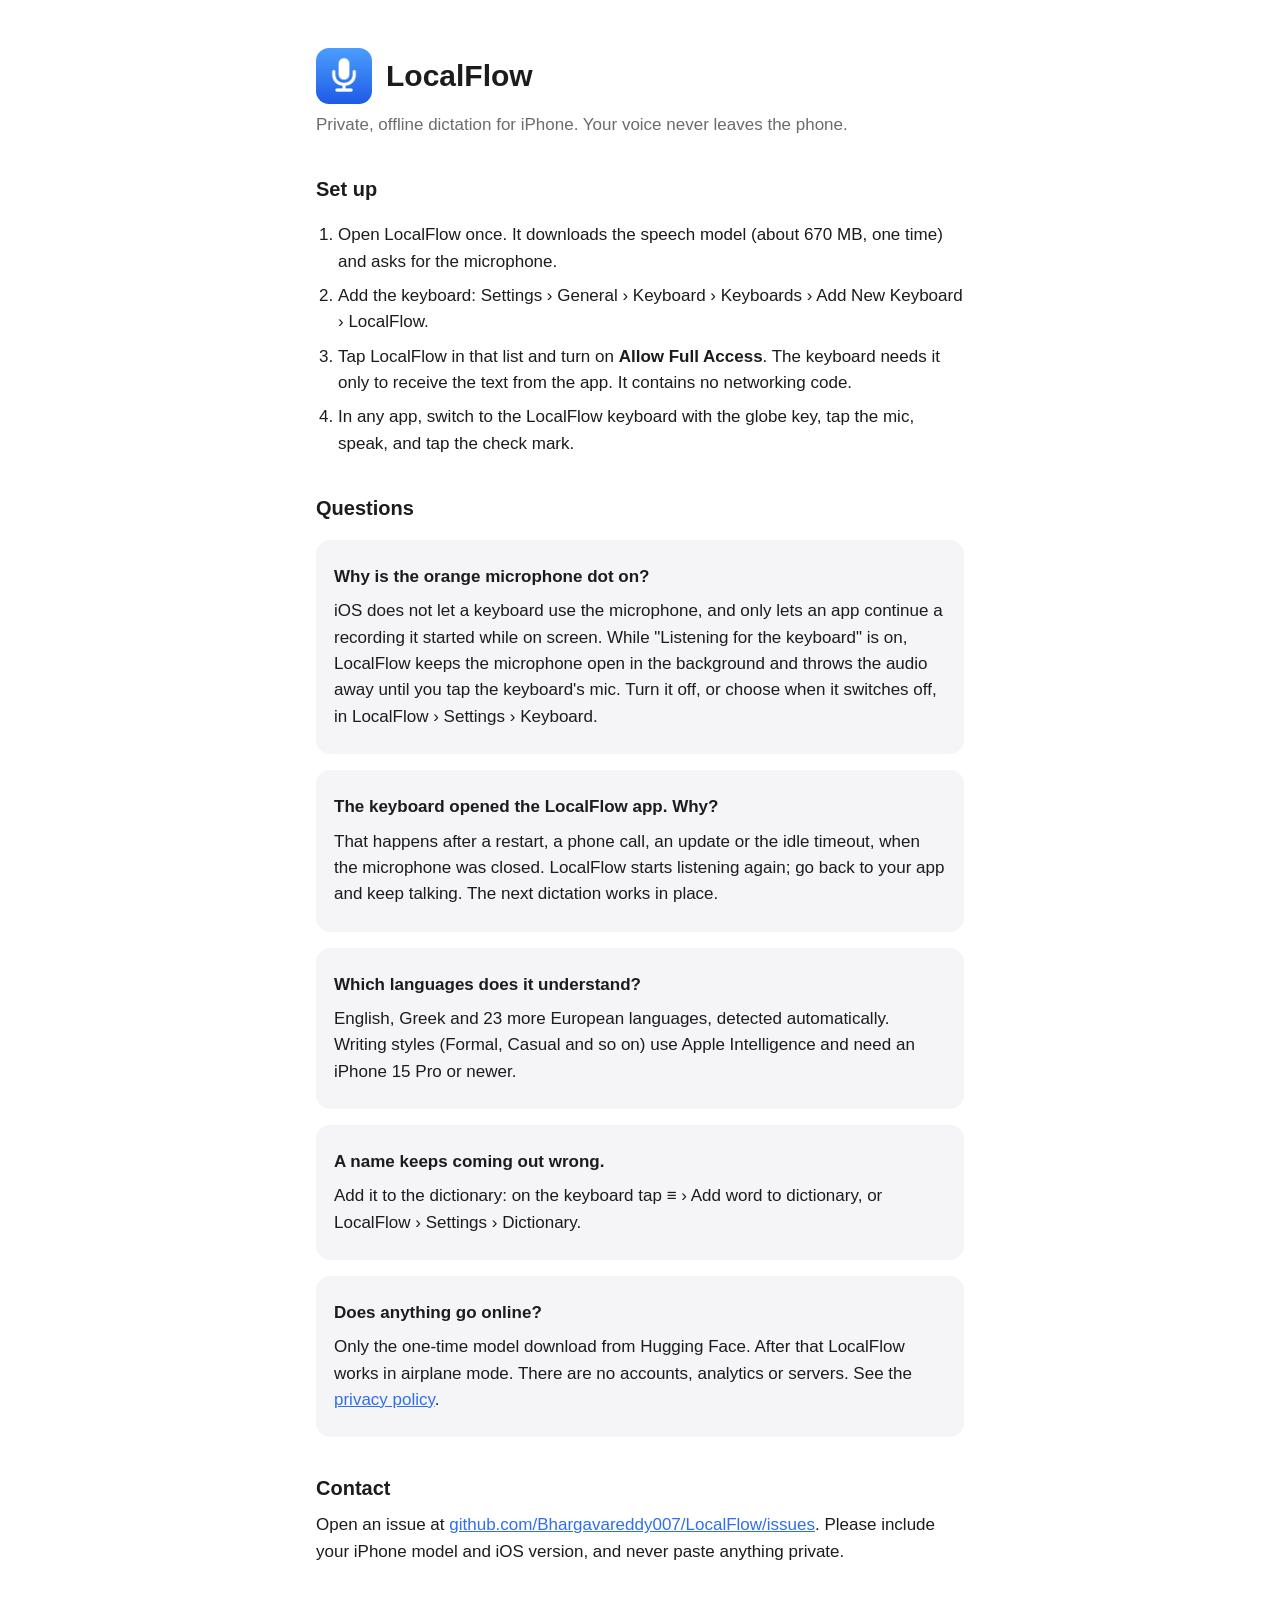
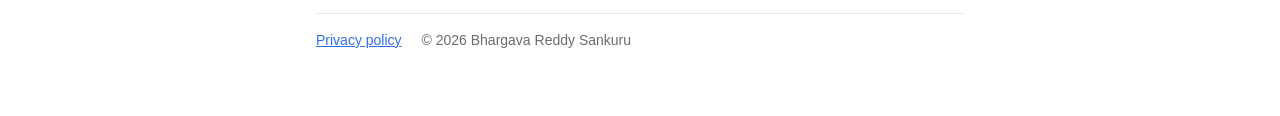
==== ios/index.html @ 273992e4 "LocalFlow support and privacy pages (Mac + iPhone) Co-Authored-By: Claude Opus 5.5 <noreply@anthropi" ====
<!doctype html>
<html lang="en">
<head>
<meta charset="utf-8">
<meta name="viewport" content="width=device-width, initial-scale=1">
<title>LocalFlow Support</title>
<meta name="description" content="Help for LocalFlow, private offline dictation and keyboard for iPhone.">
<link rel="stylesheet" href="style.css">
</head>
<body>
<main>
<header>
  <img src="icon.png" alt="">
  <h1>LocalFlow</h1>
</header>
<p class="tagline">Private, offline dictation for iPhone. Your voice never leaves the phone.</p>

<h2>Set up</h2>
<ol>
  <li>Open LocalFlow once. It downloads the speech model (about 670 MB, one time) and asks for the microphone.</li>
  <li>Add the keyboard: Settings › General › Keyboard › Keyboards › Add New Keyboard › LocalFlow.</li>
  <li>Tap LocalFlow in that list and turn on <strong>Allow Full Access</strong>. The keyboard needs it only to receive the text from the app. It contains no networking code.</li>
  <li>In any app, switch to the LocalFlow keyboard with the globe key, tap the mic, speak, and tap the check mark.</li>
</ol>

<h2>Questions</h2>
<div class="card">
  <p><strong>Why is the orange microphone dot on?</strong></p>
  <p>iOS does not let a keyboard use the microphone, and only lets an app continue a recording it started while on screen. While "Listening for the keyboard" is on, LocalFlow keeps the microphone open in the background and throws the audio away until you tap the keyboard's mic. Turn it off, or choose when it switches off, in LocalFlow › Settings › Keyboard.</p>
</div>
<div class="card">
  <p><strong>The keyboard opened the LocalFlow app. Why?</strong></p>
  <p>That happens after a restart, a phone call, an update or the idle timeout, when the microphone was closed. LocalFlow starts listening again; go back to your app and keep talking. The next dictation works in place.</p>
</div>
<div class="card">
  <p><strong>Which languages does it understand?</strong></p>
  <p>English, Greek and 23 more European languages, detected automatically. Writing styles (Formal, Casual and so on) use Apple Intelligence and need an iPhone 15 Pro or newer.</p>
</div>
<div class="card">
  <p><strong>A name keeps coming out wrong.</strong></p>
  <p>Add it to the dictionary: on the keyboard tap ≡ › Add word to dictionary, or LocalFlow › Settings › Dictionary.</p>
</div>
<div class="card">
  <p><strong>Does anything go online?</strong></p>
  <p>Only the one-time model download from Hugging Face. After that LocalFlow works in airplane mode. There are no accounts, analytics or servers. See the <a href="privacy.html">privacy policy</a>.</p>
</div>

<h2>Contact</h2>
<p>Open an issue at <a href="https://github.com/Bhargavareddy007/LocalFlow/issues">github.com/Bhargavareddy007/LocalFlow/issues</a>. Please include your iPhone model and iOS version, and never paste anything private.</p>

<footer>
  <a href="privacy.html">Privacy policy</a>
  <span>© 2026 Bhargava Reddy Sankuru</span>
</footer>
</main>
</body>
</html>
---- ios/style.css ----
:root {
  --bg: #ffffff;
  --text: #1c1c1e;
  --muted: #6b6b70;
  --line: #e5e5ea;
  --accent: #2f6fed;
  --card: #f5f5f7;
}
@media (prefers-color-scheme: dark) {
  :root {
    --bg: #000000;
    --text: #f2f2f7;
    --muted: #9a9aa0;
    --line: #2c2c2e;
    --accent: #5b8cff;
    --card: #1c1c1e;
  }
}
* { box-sizing: border-box; }
body {
  margin: 0;
  background: var(--bg);
  color: var(--text);
  font: 17px/1.55 -apple-system, BlinkMacSystemFont, "Segoe UI", Roboto, sans-serif;
}
main { max-width: 680px; margin: 0 auto; padding: 48px 16px 64px; }
header { display: flex; align-items: center; gap: 14px; margin-bottom: 8px; }
header img { width: 56px; height: 56px; border-radius: 13px; }
h1 { font-size: 30px; margin: 0; }
.tagline { color: var(--muted); margin: 4px 0 32px; }
h2 { font-size: 20px; margin: 36px 0 8px; }
p, li { margin: 8px 0; }
ul, ol { padding-left: 22px; }
a { color: var(--accent); }
.card { background: var(--card); border-radius: 14px; padding: 16px 18px; margin: 16px 0; }
footer { margin-top: 48px; padding-top: 16px; border-top: 1px solid var(--line); color: var(--muted); font-size: 14px; }
footer a { margin-right: 16px; }
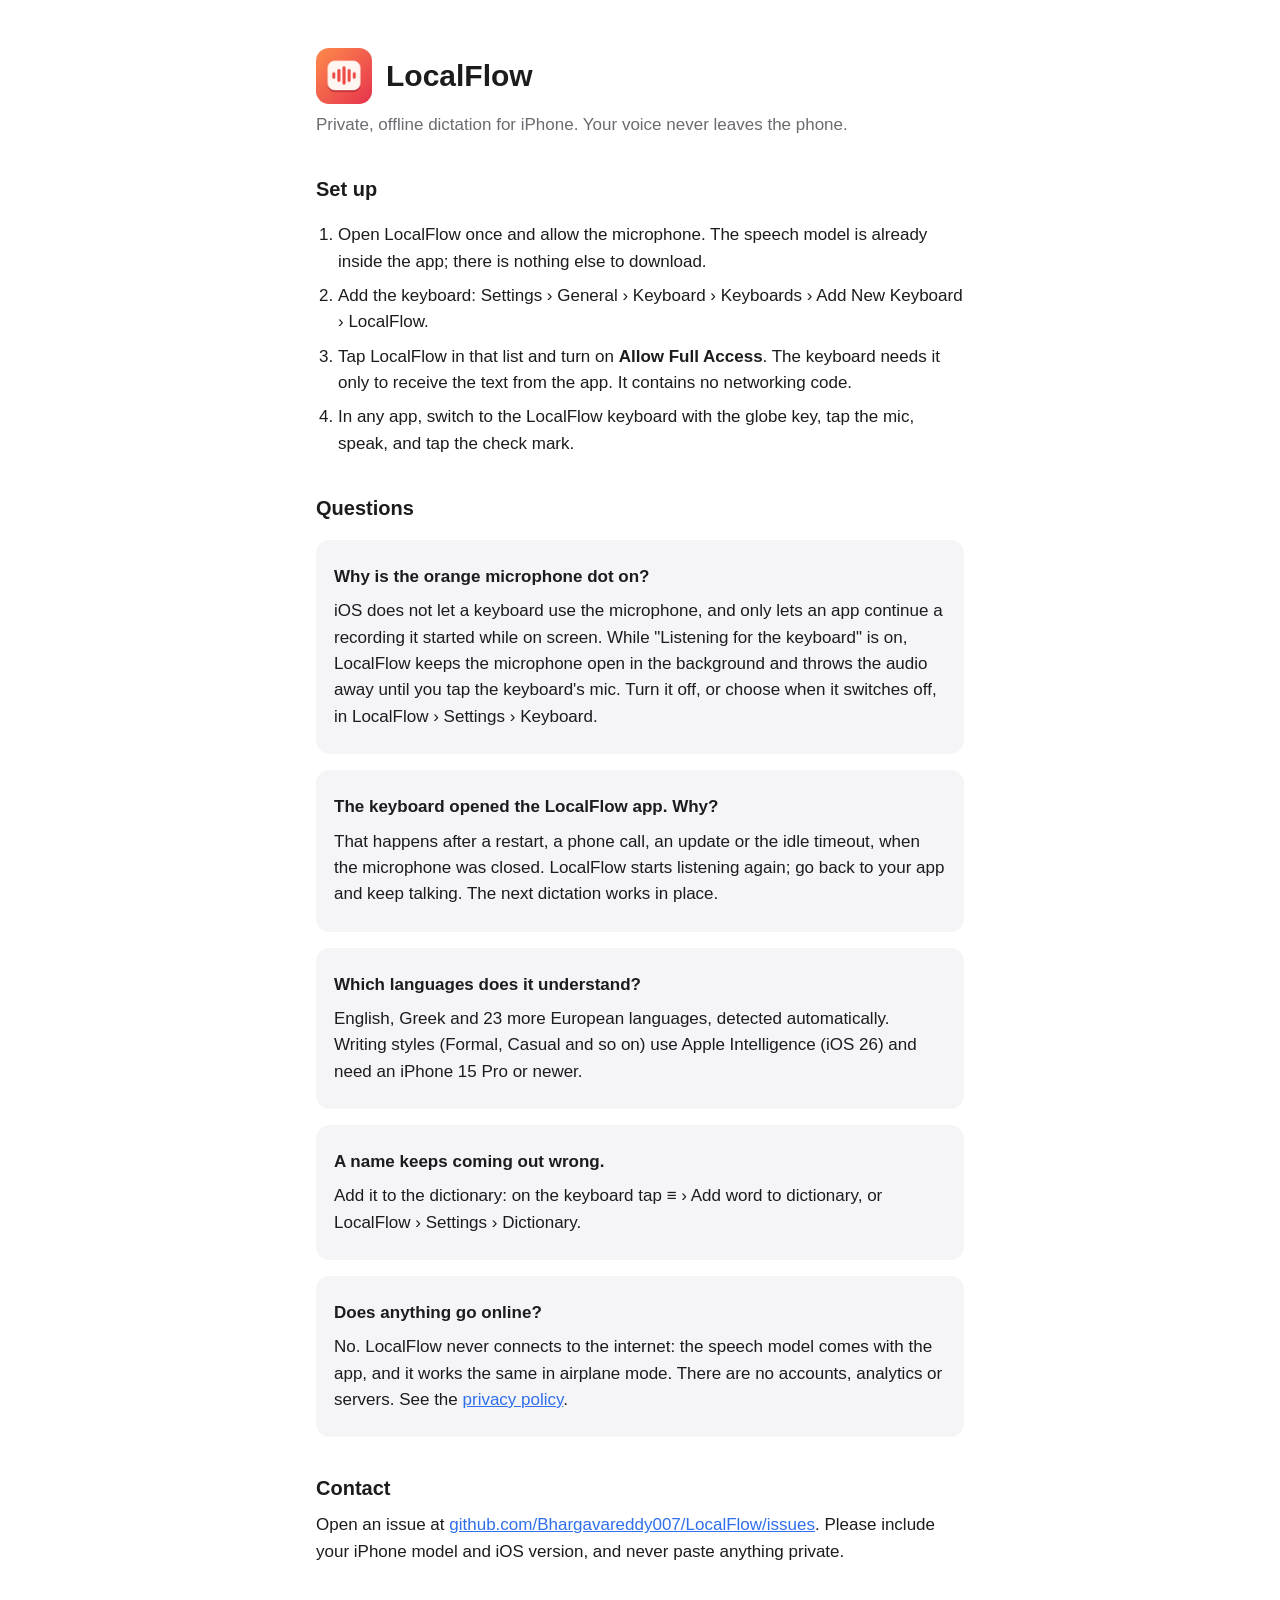
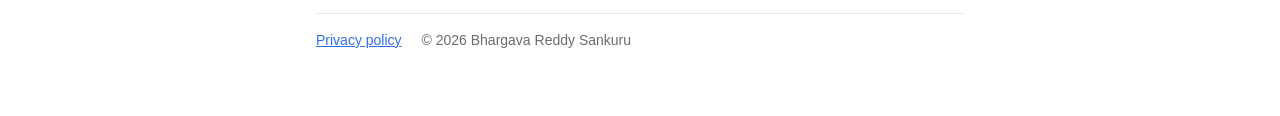
==== commit 6a67918e: "iPhone 1.1: model built in, never connects to the internet Co-Authored-By: Claude Opus 5.5 <noreply@" ====
--- a/ios/index.html
+++ b/ios/index.html
@@ -17,7 +17,7 @@
 
 <h2>Set up</h2>
 <ol>
-  <li>Open LocalFlow once. It downloads the speech model (about 670 MB, one time) and asks for the microphone.</li>
+  <li>Open LocalFlow once and allow the microphone. The speech model is already inside the app; there is nothing else to download.</li>
   <li>Add the keyboard: Settings › General › Keyboard › Keyboards › Add New Keyboard › LocalFlow.</li>
   <li>Tap LocalFlow in that list and turn on <strong>Allow Full Access</strong>. The keyboard needs it only to receive the text from the app. It contains no networking code.</li>
   <li>In any app, switch to the LocalFlow keyboard with the globe key, tap the mic, speak, and tap the check mark.</li>
@@ -34,7 +34,7 @@
 </div>
 <div class="card">
   <p><strong>Which languages does it understand?</strong></p>
-  <p>English, Greek and 23 more European languages, detected automatically. Writing styles (Formal, Casual and so on) use Apple Intelligence and need an iPhone 15 Pro or newer.</p>
+  <p>English, Greek and 23 more European languages, detected automatically. Writing styles (Formal, Casual and so on) use Apple Intelligence (iOS 26) and need an iPhone 15 Pro or newer.</p>
 </div>
 <div class="card">
   <p><strong>A name keeps coming out wrong.</strong></p>
@@ -42,7 +42,7 @@
 </div>
 <div class="card">
   <p><strong>Does anything go online?</strong></p>
-  <p>Only the one-time model download from Hugging Face. After that LocalFlow works in airplane mode. There are no accounts, analytics or servers. See the <a href="privacy.html">privacy policy</a>.</p>
+  <p>No. LocalFlow never connects to the internet: the speech model comes with the app, and it works the same in airplane mode. There are no accounts, analytics or servers. See the <a href="privacy.html">privacy policy</a>.</p>
 </div>
 
 <h2>Contact</h2>
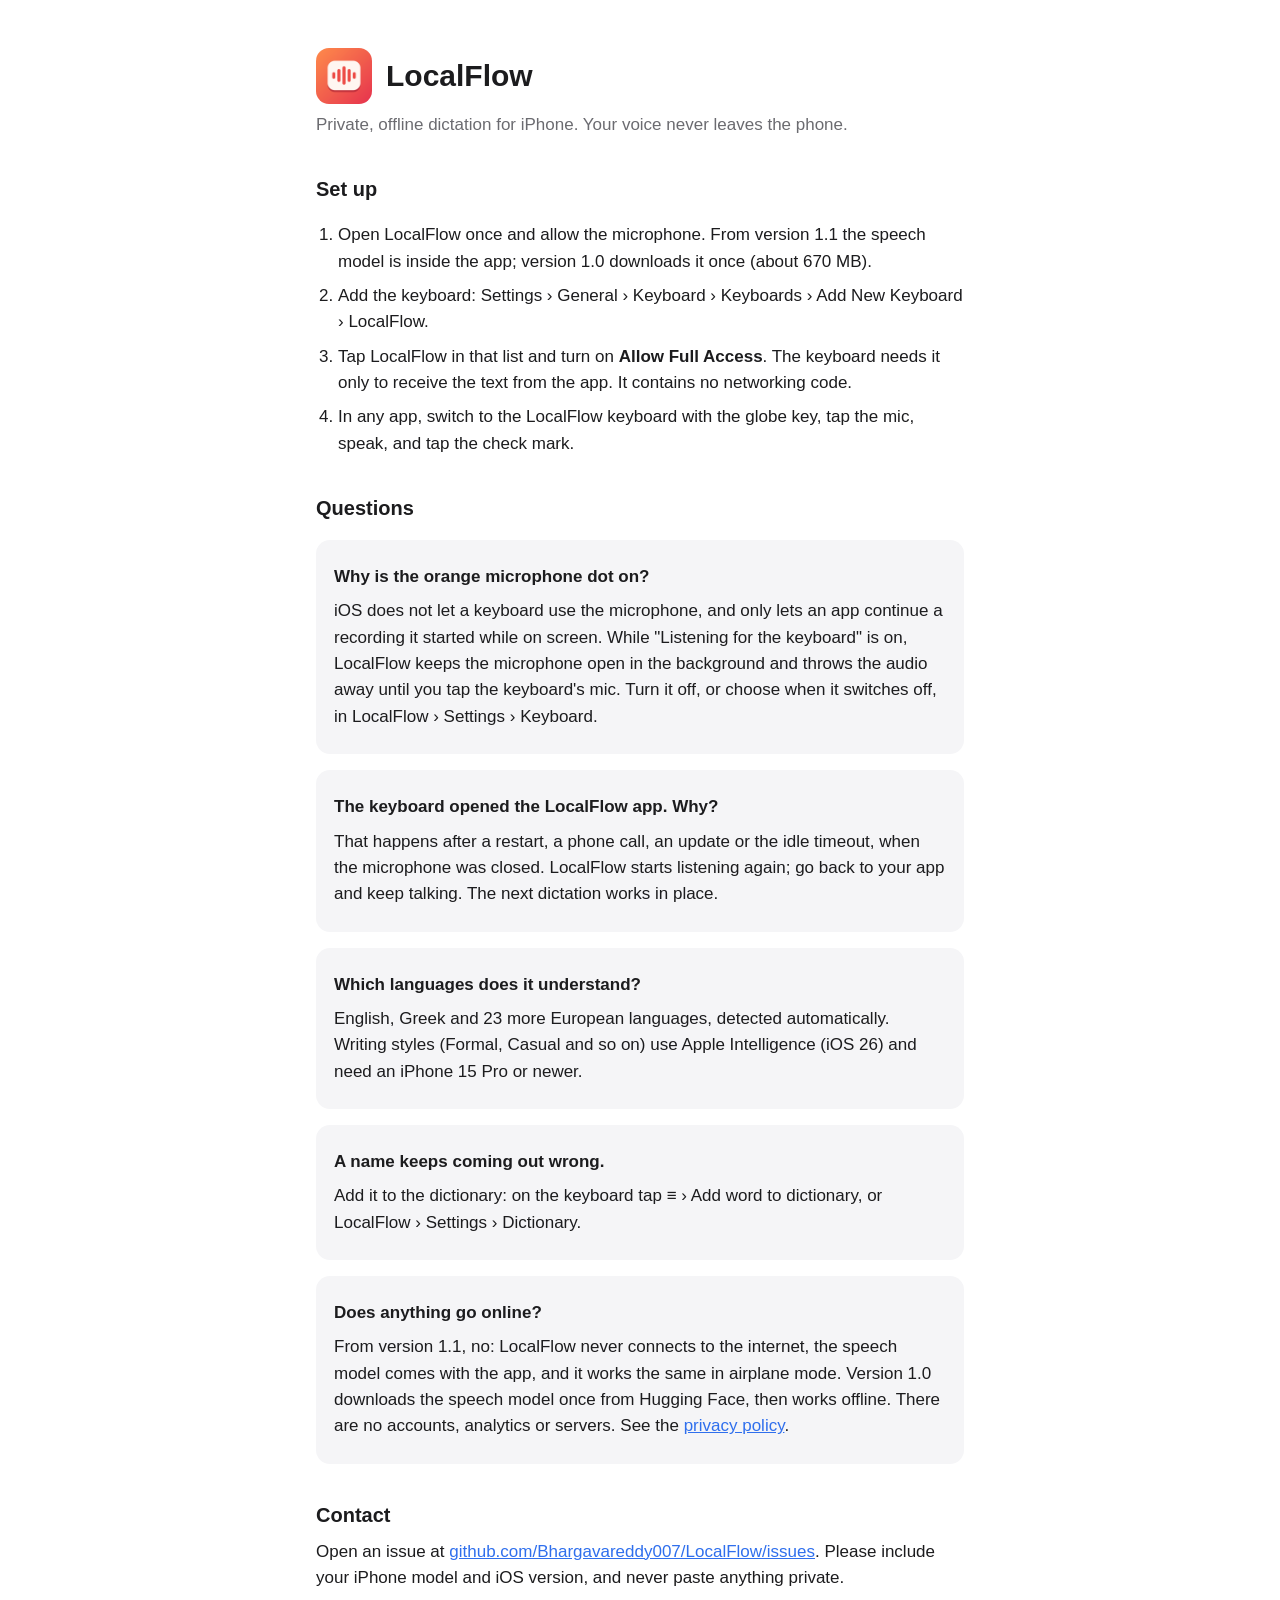
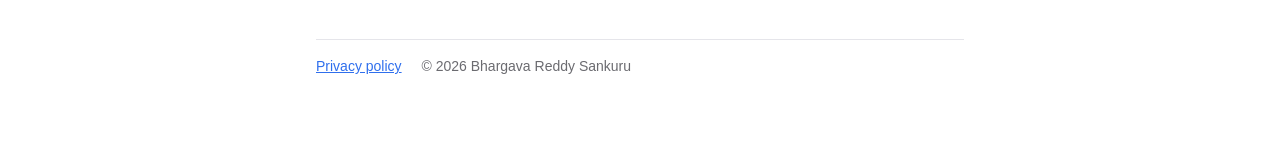
==== commit 4fba82f1: "Privacy and support pages cover both 1.0 (one-time model download) and 1.1 (no network) Co-Authored-" ====
--- a/ios/index.html
+++ b/ios/index.html
@@ -17,7 +17,7 @@
 
 <h2>Set up</h2>
 <ol>
-  <li>Open LocalFlow once and allow the microphone. The speech model is already inside the app; there is nothing else to download.</li>
+  <li>Open LocalFlow once and allow the microphone. From version 1.1 the speech model is inside the app; version 1.0 downloads it once (about 670 MB).</li>
   <li>Add the keyboard: Settings › General › Keyboard › Keyboards › Add New Keyboard › LocalFlow.</li>
   <li>Tap LocalFlow in that list and turn on <strong>Allow Full Access</strong>. The keyboard needs it only to receive the text from the app. It contains no networking code.</li>
   <li>In any app, switch to the LocalFlow keyboard with the globe key, tap the mic, speak, and tap the check mark.</li>
@@ -42,7 +42,7 @@
 </div>
 <div class="card">
   <p><strong>Does anything go online?</strong></p>
-  <p>No. LocalFlow never connects to the internet: the speech model comes with the app, and it works the same in airplane mode. There are no accounts, analytics or servers. See the <a href="privacy.html">privacy policy</a>.</p>
+  <p>From version 1.1, no: LocalFlow never connects to the internet, the speech model comes with the app, and it works the same in airplane mode. Version 1.0 downloads the speech model once from Hugging Face, then works offline. There are no accounts, analytics or servers. See the <a href="privacy.html">privacy policy</a>.</p>
 </div>
 
 <h2>Contact</h2>
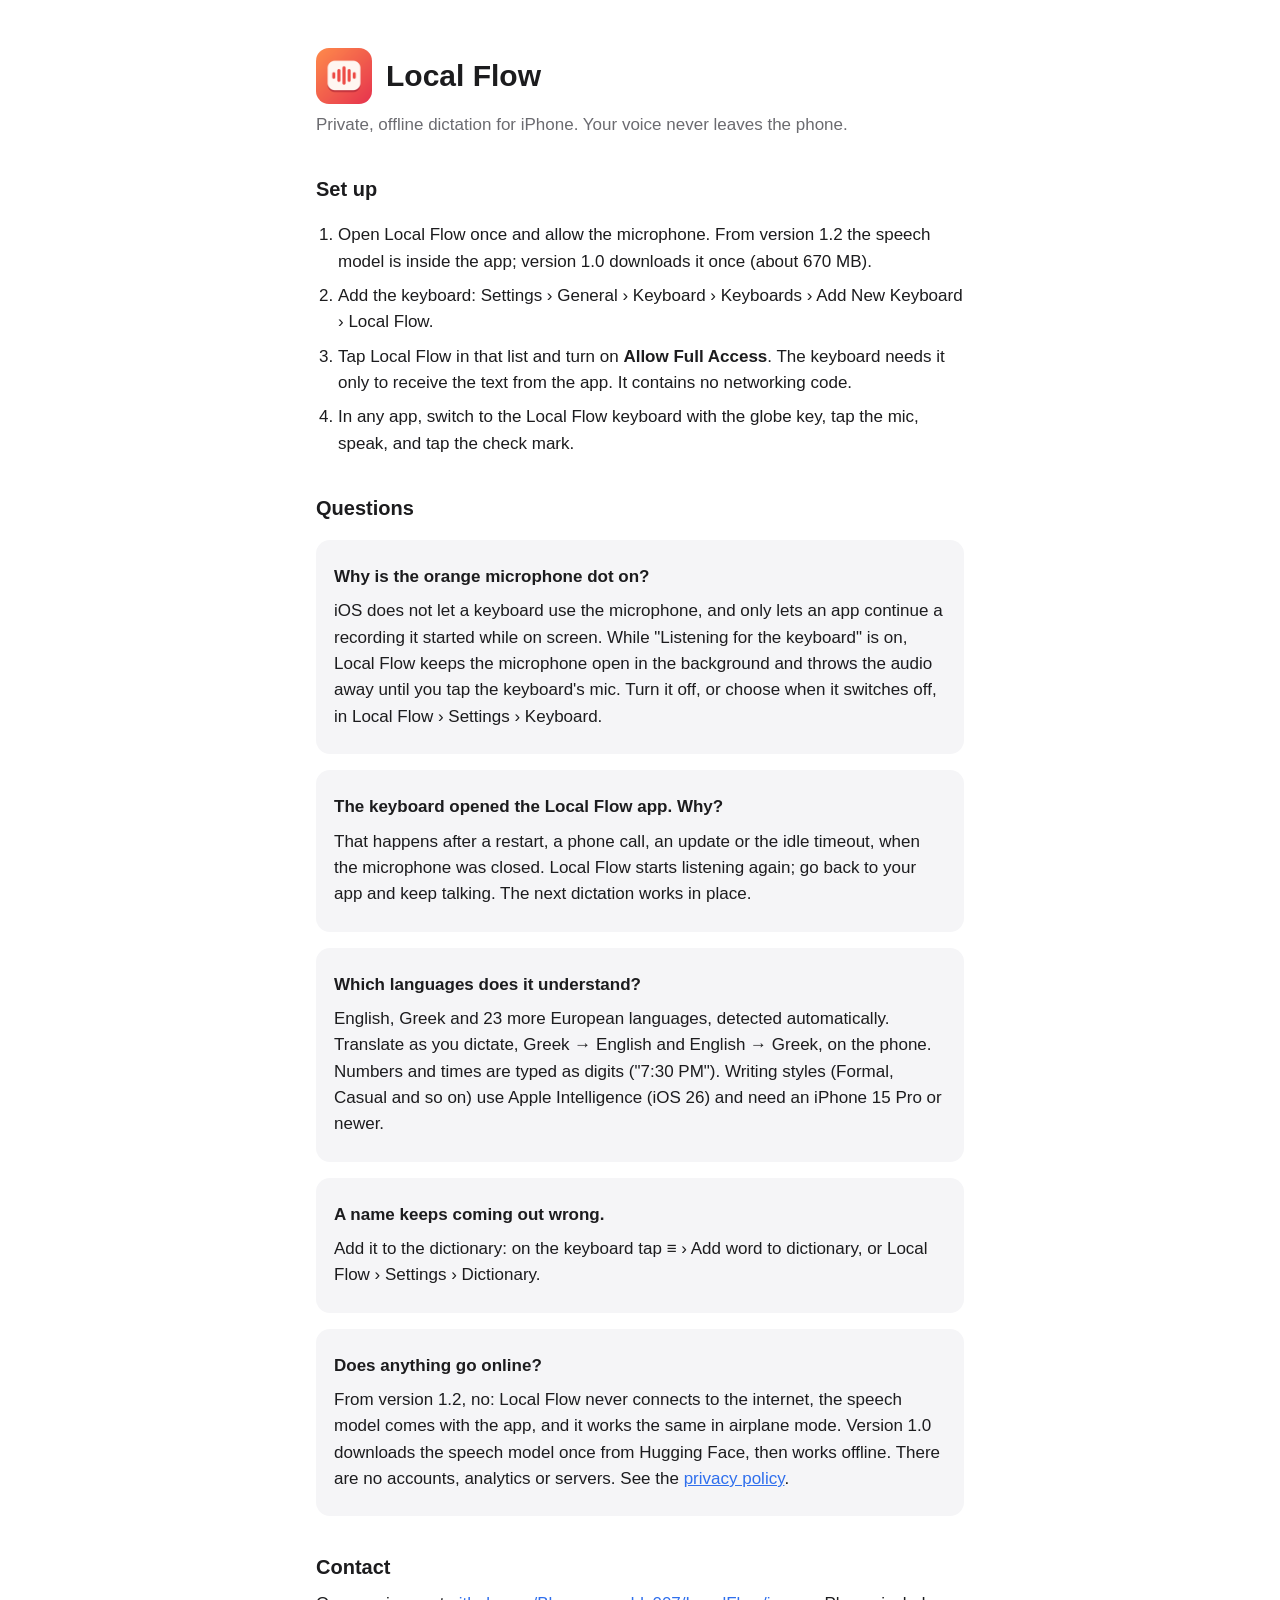
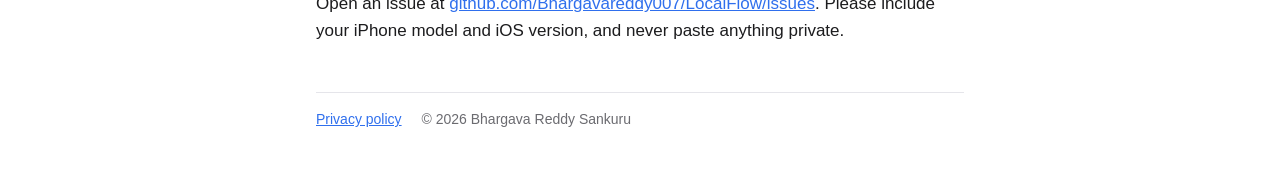
==== commit a62010b5: "iPhone 1.2: Local Flow name, on-device translation, digits; 1.0 download note kept Co-Authored-By: C" ====
--- a/ios/index.html
+++ b/ios/index.html
@@ -3,46 +3,46 @@
 <head>
 <meta charset="utf-8">
 <meta name="viewport" content="width=device-width, initial-scale=1">
-<title>LocalFlow Support</title>
-<meta name="description" content="Help for LocalFlow, private offline dictation and keyboard for iPhone.">
+<title>Local Flow Support</title>
+<meta name="description" content="Help for Local Flow, private offline dictation and keyboard for iPhone.">
 <link rel="stylesheet" href="style.css">
 </head>
 <body>
 <main>
 <header>
   <img src="icon.png" alt="">
-  <h1>LocalFlow</h1>
+  <h1>Local Flow</h1>
 </header>
 <p class="tagline">Private, offline dictation for iPhone. Your voice never leaves the phone.</p>
 
 <h2>Set up</h2>
 <ol>
-  <li>Open LocalFlow once and allow the microphone. From version 1.1 the speech model is inside the app; version 1.0 downloads it once (about 670 MB).</li>
-  <li>Add the keyboard: Settings › General › Keyboard › Keyboards › Add New Keyboard › LocalFlow.</li>
-  <li>Tap LocalFlow in that list and turn on <strong>Allow Full Access</strong>. The keyboard needs it only to receive the text from the app. It contains no networking code.</li>
-  <li>In any app, switch to the LocalFlow keyboard with the globe key, tap the mic, speak, and tap the check mark.</li>
+  <li>Open Local Flow once and allow the microphone. From version 1.2 the speech model is inside the app; version 1.0 downloads it once (about 670 MB).</li>
+  <li>Add the keyboard: Settings › General › Keyboard › Keyboards › Add New Keyboard › Local Flow.</li>
+  <li>Tap Local Flow in that list and turn on <strong>Allow Full Access</strong>. The keyboard needs it only to receive the text from the app. It contains no networking code.</li>
+  <li>In any app, switch to the Local Flow keyboard with the globe key, tap the mic, speak, and tap the check mark.</li>
 </ol>
 
 <h2>Questions</h2>
 <div class="card">
   <p><strong>Why is the orange microphone dot on?</strong></p>
-  <p>iOS does not let a keyboard use the microphone, and only lets an app continue a recording it started while on screen. While "Listening for the keyboard" is on, LocalFlow keeps the microphone open in the background and throws the audio away until you tap the keyboard's mic. Turn it off, or choose when it switches off, in LocalFlow › Settings › Keyboard.</p>
+  <p>iOS does not let a keyboard use the microphone, and only lets an app continue a recording it started while on screen. While "Listening for the keyboard" is on, Local Flow keeps the microphone open in the background and throws the audio away until you tap the keyboard's mic. Turn it off, or choose when it switches off, in Local Flow › Settings › Keyboard.</p>
 </div>
 <div class="card">
-  <p><strong>The keyboard opened the LocalFlow app. Why?</strong></p>
-  <p>That happens after a restart, a phone call, an update or the idle timeout, when the microphone was closed. LocalFlow starts listening again; go back to your app and keep talking. The next dictation works in place.</p>
+  <p><strong>The keyboard opened the Local Flow app. Why?</strong></p>
+  <p>That happens after a restart, a phone call, an update or the idle timeout, when the microphone was closed. Local Flow starts listening again; go back to your app and keep talking. The next dictation works in place.</p>
 </div>
 <div class="card">
   <p><strong>Which languages does it understand?</strong></p>
-  <p>English, Greek and 23 more European languages, detected automatically. Writing styles (Formal, Casual and so on) use Apple Intelligence (iOS 26) and need an iPhone 15 Pro or newer.</p>
+  <p>English, Greek and 23 more European languages, detected automatically. Translate as you dictate, Greek → English and English → Greek, on the phone. Numbers and times are typed as digits ("7:30 PM"). Writing styles (Formal, Casual and so on) use Apple Intelligence (iOS 26) and need an iPhone 15 Pro or newer.</p>
 </div>
 <div class="card">
   <p><strong>A name keeps coming out wrong.</strong></p>
-  <p>Add it to the dictionary: on the keyboard tap ≡ › Add word to dictionary, or LocalFlow › Settings › Dictionary.</p>
+  <p>Add it to the dictionary: on the keyboard tap ≡ › Add word to dictionary, or Local Flow › Settings › Dictionary.</p>
 </div>
 <div class="card">
   <p><strong>Does anything go online?</strong></p>
-  <p>From version 1.1, no: LocalFlow never connects to the internet, the speech model comes with the app, and it works the same in airplane mode. Version 1.0 downloads the speech model once from Hugging Face, then works offline. There are no accounts, analytics or servers. See the <a href="privacy.html">privacy policy</a>.</p>
+  <p>From version 1.2, no: Local Flow never connects to the internet, the speech model comes with the app, and it works the same in airplane mode. Version 1.0 downloads the speech model once from Hugging Face, then works offline. There are no accounts, analytics or servers. See the <a href="privacy.html">privacy policy</a>.</p>
 </div>
 
 <h2>Contact</h2>
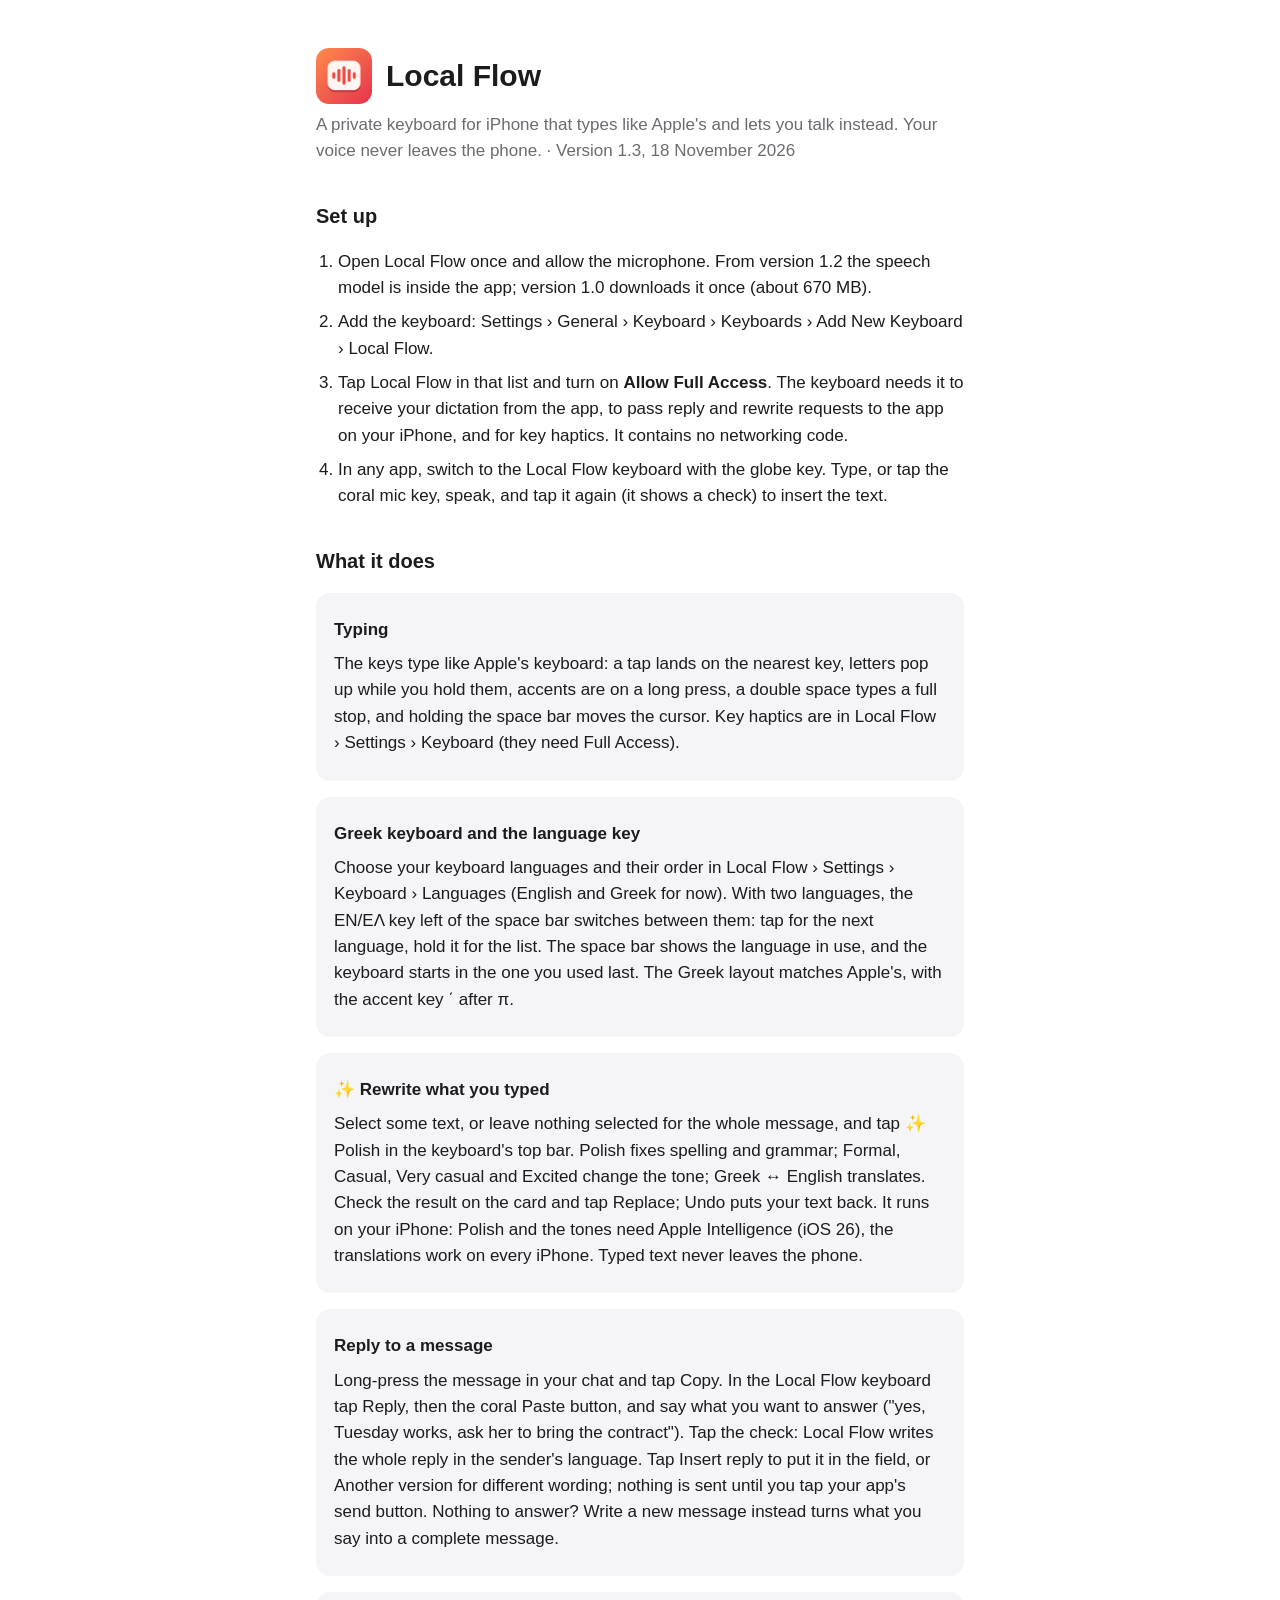
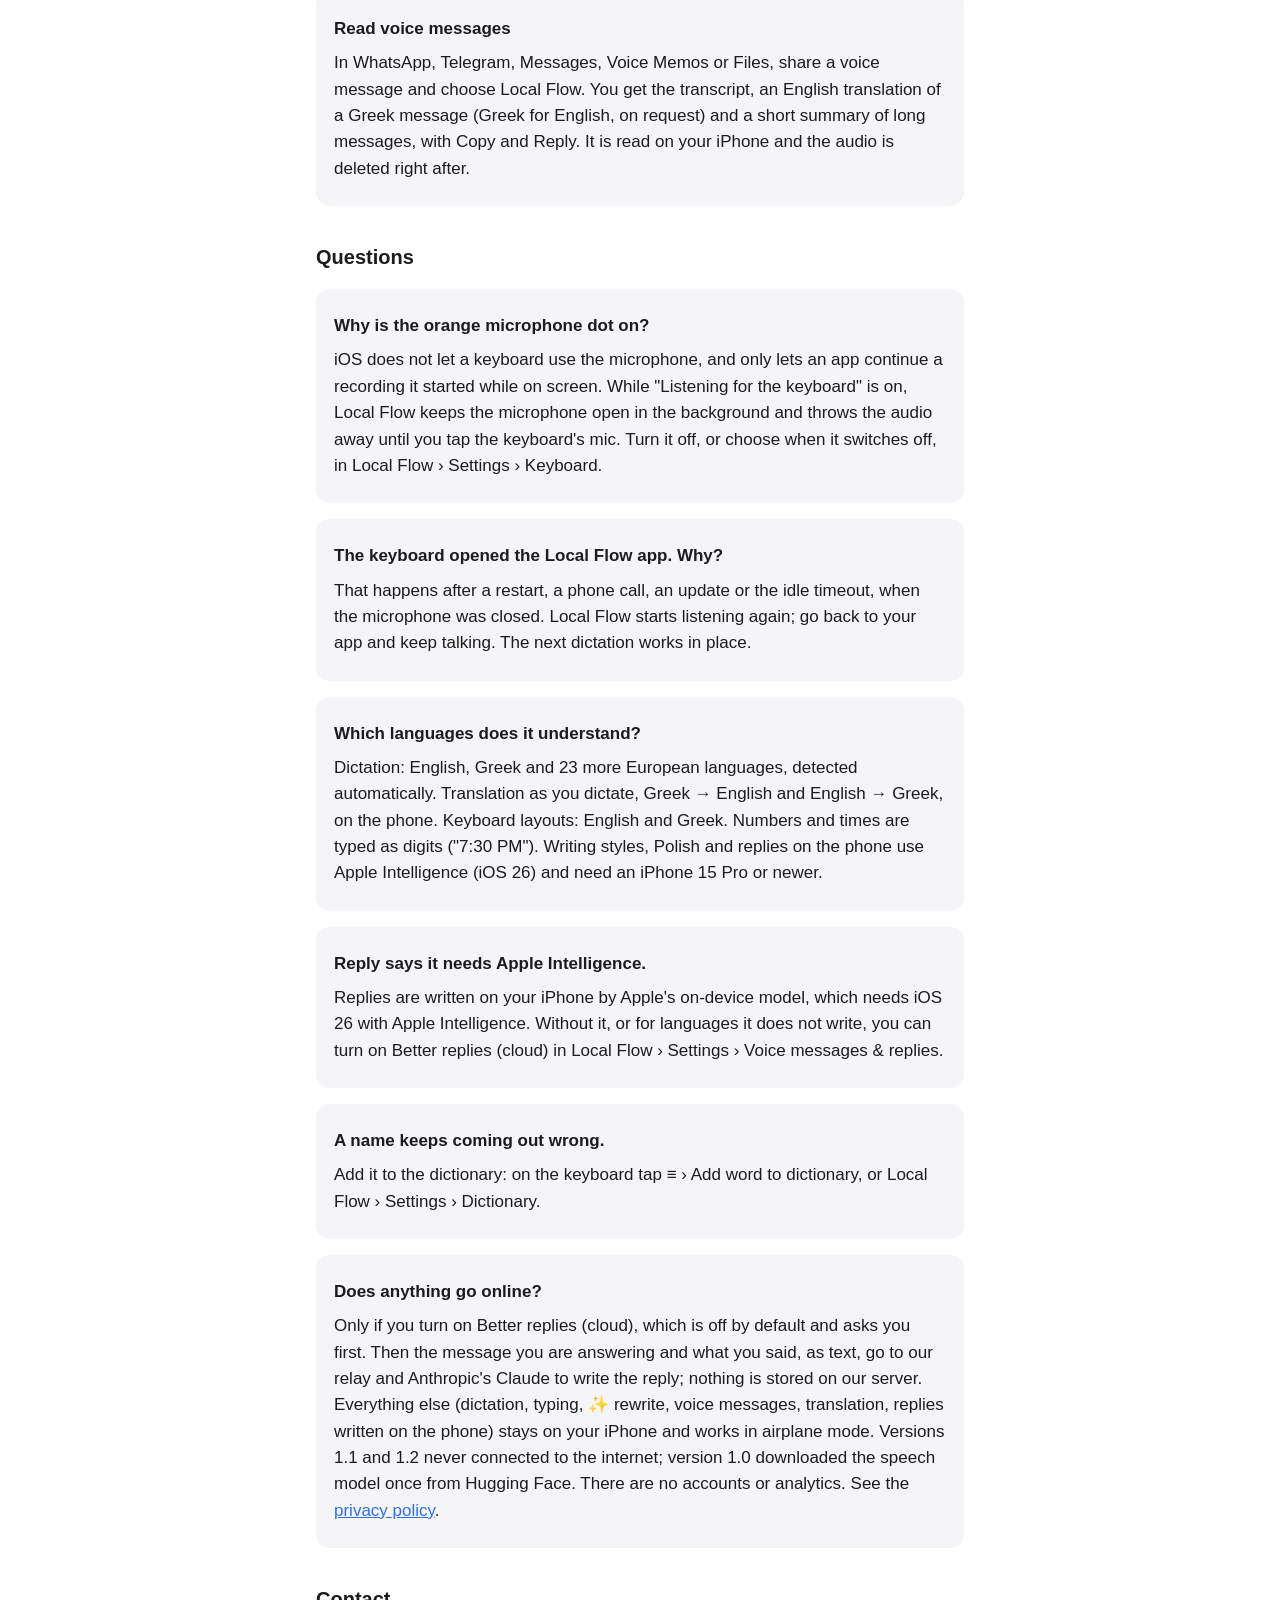
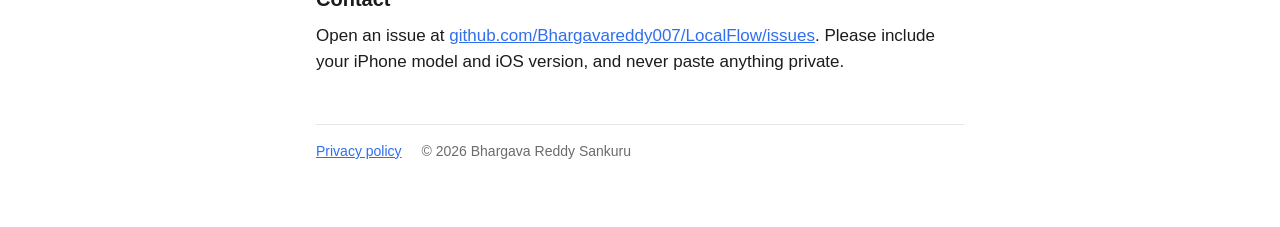
==== commit eab6ef35: "iPhone 1.3: Better replies (cloud) disclosure, typing, ✨ rewrite, Greek keyboard, voice messages Co-" ====
--- a/ios/index.html
+++ b/ios/index.html
@@ -4,7 +4,7 @@
 <meta charset="utf-8">
 <meta name="viewport" content="width=device-width, initial-scale=1">
 <title>Local Flow Support</title>
-<meta name="description" content="Help for Local Flow, private offline dictation and keyboard for iPhone.">
+<meta name="description" content="Help for Local Flow: a private keyboard for iPhone with dictation, rewriting, replies and voice messages on the phone.">
 <link rel="stylesheet" href="style.css">
 </head>
 <body>
@@ -13,15 +13,37 @@
   <img src="icon.png" alt="">
   <h1>Local Flow</h1>
 </header>
-<p class="tagline">Private, offline dictation for iPhone. Your voice never leaves the phone.</p>
+<p class="tagline">A private keyboard for iPhone that types like Apple's and lets you talk instead. Your voice never leaves the phone. · Version 1.3, 18 November 2026</p>
 
 <h2>Set up</h2>
 <ol>
   <li>Open Local Flow once and allow the microphone. From version 1.2 the speech model is inside the app; version 1.0 downloads it once (about 670 MB).</li>
   <li>Add the keyboard: Settings › General › Keyboard › Keyboards › Add New Keyboard › Local Flow.</li>
-  <li>Tap Local Flow in that list and turn on <strong>Allow Full Access</strong>. The keyboard needs it only to receive the text from the app. It contains no networking code.</li>
-  <li>In any app, switch to the Local Flow keyboard with the globe key, tap the mic, speak, and tap the check mark.</li>
+  <li>Tap Local Flow in that list and turn on <strong>Allow Full Access</strong>. The keyboard needs it to receive your dictation from the app, to pass reply and rewrite requests to the app on your iPhone, and for key haptics. It contains no networking code.</li>
+  <li>In any app, switch to the Local Flow keyboard with the globe key. Type, or tap the coral mic key, speak, and tap it again (it shows a check) to insert the text.</li>
 </ol>
+
+<h2>What it does</h2>
+<div class="card">
+  <p><strong>Typing</strong></p>
+  <p>The keys type like Apple's keyboard: a tap lands on the nearest key, letters pop up while you hold them, accents are on a long press, a double space types a full stop, and holding the space bar moves the cursor. Key haptics are in Local Flow › Settings › Keyboard (they need Full Access).</p>
+</div>
+<div class="card">
+  <p><strong>Greek keyboard and the language key</strong></p>
+  <p>Choose your keyboard languages and their order in Local Flow › Settings › Keyboard › Languages (English and Greek for now). With two languages, the EN/ΕΛ key left of the space bar switches between them: tap for the next language, hold it for the list. The space bar shows the language in use, and the keyboard starts in the one you used last. The Greek layout matches Apple's, with the accent key ΄ after π.</p>
+</div>
+<div class="card">
+  <p><strong>✨ Rewrite what you typed</strong></p>
+  <p>Select some text, or leave nothing selected for the whole message, and tap ✨ Polish in the keyboard's top bar. Polish fixes spelling and grammar; Formal, Casual, Very casual and Excited change the tone; Greek ↔ English translates. Check the result on the card and tap Replace; Undo puts your text back. It runs on your iPhone: Polish and the tones need Apple Intelligence (iOS 26), the translations work on every iPhone. Typed text never leaves the phone.</p>
+</div>
+<div class="card">
+  <p><strong>Reply to a message</strong></p>
+  <p>Long-press the message in your chat and tap Copy. In the Local Flow keyboard tap Reply, then the coral Paste button, and say what you want to answer ("yes, Tuesday works, ask her to bring the contract"). Tap the check: Local Flow writes the whole reply in the sender's language. Tap Insert reply to put it in the field, or Another version for different wording; nothing is sent until you tap your app's send button. Nothing to answer? Write a new message instead turns what you say into a complete message.</p>
+</div>
+<div class="card">
+  <p><strong>Read voice messages</strong></p>
+  <p>In WhatsApp, Telegram, Messages, Voice Memos or Files, share a voice message and choose Local Flow. You get the transcript, an English translation of a Greek message (Greek for English, on request) and a short summary of long messages, with Copy and Reply. It is read on your iPhone and the audio is deleted right after.</p>
+</div>
 
 <h2>Questions</h2>
 <div class="card">
@@ -34,7 +56,11 @@
 </div>
 <div class="card">
   <p><strong>Which languages does it understand?</strong></p>
-  <p>English, Greek and 23 more European languages, detected automatically. Translate as you dictate, Greek → English and English → Greek, on the phone. Numbers and times are typed as digits ("7:30 PM"). Writing styles (Formal, Casual and so on) use Apple Intelligence (iOS 26) and need an iPhone 15 Pro or newer.</p>
+  <p>Dictation: English, Greek and 23 more European languages, detected automatically. Translation as you dictate, Greek → English and English → Greek, on the phone. Keyboard layouts: English and Greek. Numbers and times are typed as digits ("7:30 PM"). Writing styles, Polish and replies on the phone use Apple Intelligence (iOS 26) and need an iPhone 15 Pro or newer.</p>
+</div>
+<div class="card">
+  <p><strong>Reply says it needs Apple Intelligence.</strong></p>
+  <p>Replies are written on your iPhone by Apple's on-device model, which needs iOS 26 with Apple Intelligence. Without it, or for languages it does not write, you can turn on Better replies (cloud) in Local Flow › Settings › Voice messages &amp; replies.</p>
 </div>
 <div class="card">
   <p><strong>A name keeps coming out wrong.</strong></p>
@@ -42,7 +68,7 @@
 </div>
 <div class="card">
   <p><strong>Does anything go online?</strong></p>
-  <p>From version 1.2, no: Local Flow never connects to the internet, the speech model comes with the app, and it works the same in airplane mode. Version 1.0 downloads the speech model once from Hugging Face, then works offline. There are no accounts, analytics or servers. See the <a href="privacy.html">privacy policy</a>.</p>
+  <p>Only if you turn on Better replies (cloud), which is off by default and asks you first. Then the message you are answering and what you said, as text, go to our relay and Anthropic's Claude to write the reply; nothing is stored on our server. Everything else (dictation, typing, ✨ rewrite, voice messages, translation, replies written on the phone) stays on your iPhone and works in airplane mode. Versions 1.1 and 1.2 never connected to the internet; version 1.0 downloaded the speech model once from Hugging Face. There are no accounts or analytics. See the <a href="privacy.html">privacy policy</a>.</p>
 </div>
 
 <h2>Contact</h2>
